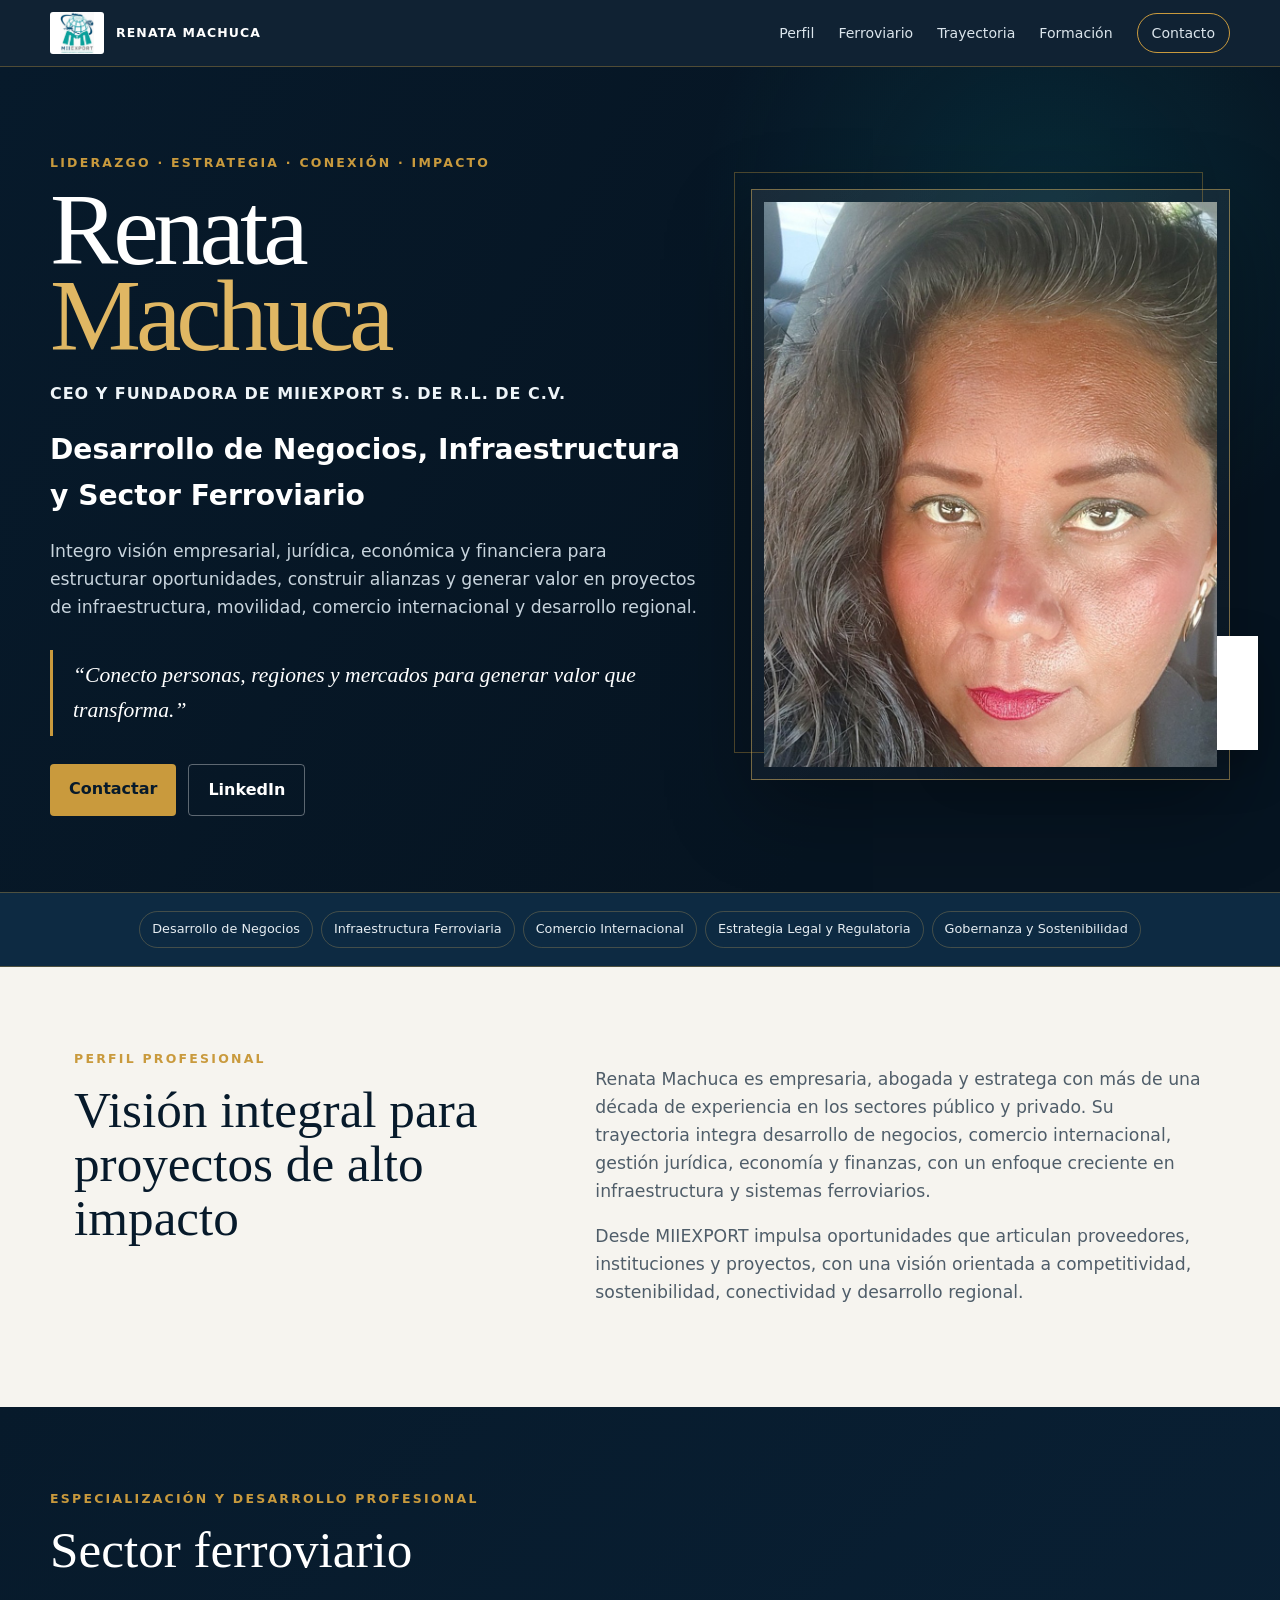
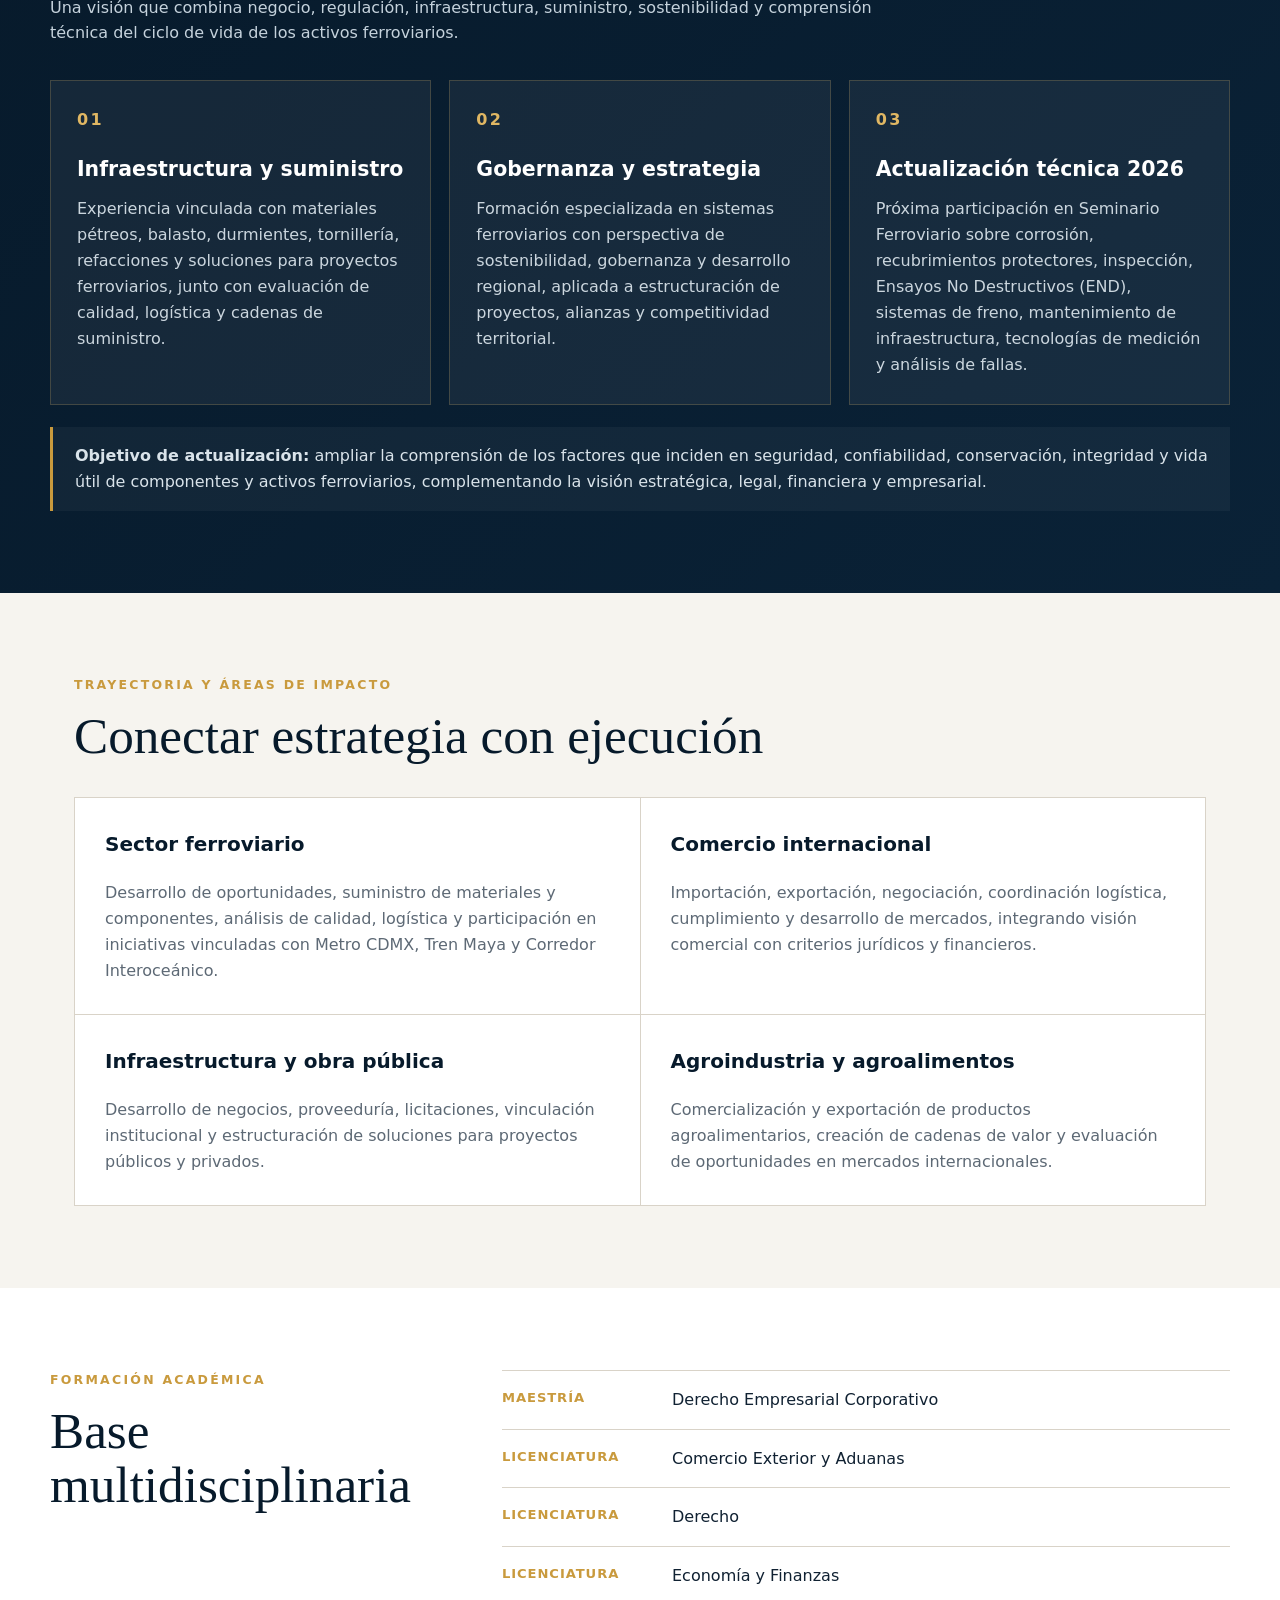
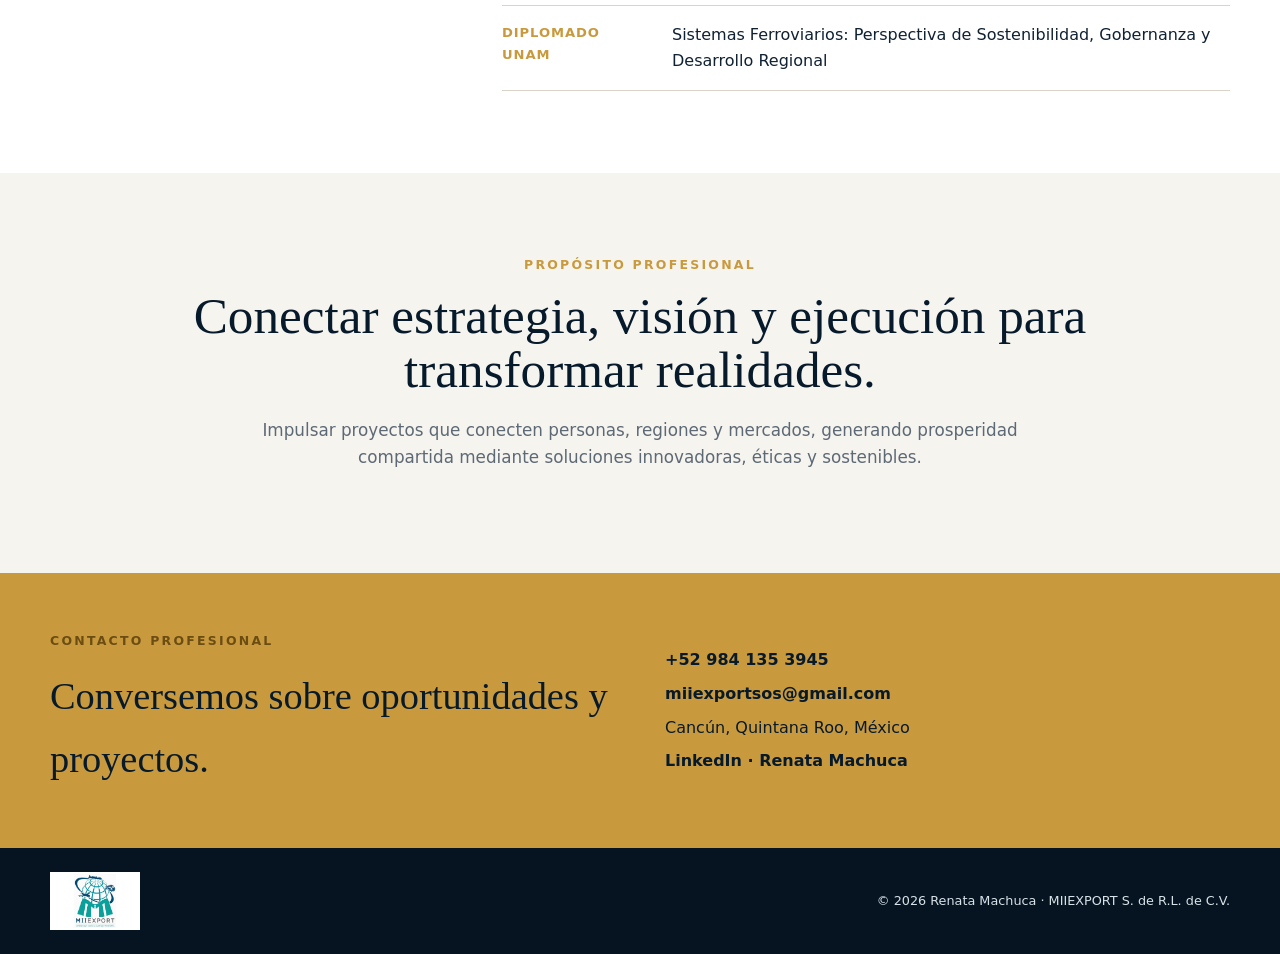
==== index.html @ 1513eb18 "Add files via upload" ====
<!doctype html>
<html lang="es-MX">
<head>
  <meta charset="utf-8">
  <meta name="viewport" content="width=device-width, initial-scale=1">
  <title>Renata Machuca | Desarrollo de Negocios, Infraestructura y Sector Ferroviario</title>
  <meta name="description" content="Perfil profesional de Renata Machuca, CEO y fundadora de MIIEXPORT. Desarrollo de negocios, infraestructura y sector ferroviario, comercio internacional, estrategia jurídica y proyectos de alto impacto.">
  <meta name="robots" content="index,follow,max-image-preview:large">
  <meta name="theme-color" content="#071a2b">
  <meta name="author" content="Renata Machuca">
  <meta name="keywords" content="Renata Machuca, MIIEXPORT, sector ferroviario, infraestructura ferroviaria, desarrollo de negocios, comercio internacional, comercio exterior, sistemas ferroviarios, México">
  <meta property="og:type" content="profile">
  <meta property="og:locale" content="es_MX">
  <meta property="og:title" content="Renata Machuca | Infraestructura y Sector Ferroviario">
  <meta property="og:description" content="CEO y fundadora de MIIEXPORT. Desarrollo de negocios, infraestructura ferroviaria, comercio internacional y estrategia.">
  <meta property="og:image" content="assets/og-renata-machuca.jpg">
  <meta property="og:image:width" content="1200">
  <meta property="og:image:height" content="630">
  <meta name="twitter:card" content="summary_large_image">
  <meta name="twitter:title" content="Renata Machuca | Perfil Profesional">
  <meta name="twitter:description" content="Desarrollo de negocios, infraestructura y sector ferroviario, comercio internacional y estrategia.">
  <meta name="twitter:image" content="assets/og-renata-machuca.jpg">
  <link rel="icon" type="image/png" href="assets/favicon.png">
  <link rel="stylesheet" href="styles.css">
  <script type="application/ld+json">
  {
    "@context": "https://schema.org",
    "@type": "ProfilePage",
    "dateCreated": "2026-09-03",
    "dateModified": "2026-09-03",
    "mainEntity": {
      "@type": "Person",
      "name": "Renata Machuca",
      "jobTitle": "CEO y Fundadora de MIIEXPORT; Líder en Desarrollo de Negocios, Infraestructura y Sector Ferroviario",
      "description": "Profesional multidisciplinaria enfocada en desarrollo de negocios, infraestructura y sector ferroviario, comercio internacional, estrategia jurídica, financiera y regulatoria.",
      "image": [
        "assets/renata-machuca-1x1.jpg",
        "assets/renata-machuca.jpg",
        "assets/renata-machuca-16x9.jpg"
      ],
      "email": "mailto:miiexportsos@gmail.com",
      "telephone": "+52 984 135 3945",
      "homeLocation": {
        "@type": "Place",
        "name": "Cancún, Quintana Roo, México"
      },
      "worksFor": {
        "@type": "Organization",
        "name": "MIIEXPORT S. de R.L. de C.V.",
        "logo": "assets/miiexport-logo-original.jpg",
        "email": "mailto:miiexportsos@gmail.com"
      },
      "sameAs": [
        "https://www.linkedin.com/in/renata-machuca-8b8191423"
      ],
      "knowsAbout": [
        "Desarrollo de negocios",
        "Infraestructura ferroviaria",
        "Sistemas ferroviarios",
        "Comercio internacional",
        "Comercio exterior y aduanas",
        "Derecho empresarial corporativo",
        "Economía y finanzas",
        "Gobernanza y sostenibilidad ferroviaria",
        "Cadenas de suministro",
        "Licitaciones y vinculación institucional"
      ]
    }
  }
  </script>
</head>
<body>
  <header class="site-header">
    <a class="brand" href="#inicio" aria-label="Inicio Renata Machuca">
      <img src="assets/miiexport-logo-original.jpg" alt="Logotipo original de MIIEXPORT">
      <span>RENATA MACHUCA</span>
    </a>
    <nav aria-label="Navegación principal">
      <a href="#perfil">Perfil</a>
      <a href="#ferroviario">Ferroviario</a>
      <a href="#trayectoria">Trayectoria</a>
      <a href="#formacion">Formación</a>
      <a class="nav-cta" href="#contacto">Contacto</a>
    </nav>
  </header>

  <main>
    <section class="hero" id="inicio">
      <div class="hero-copy">
        <p class="eyebrow">LIDERAZGO · ESTRATEGIA · CONEXIÓN · IMPACTO</p>
        <h1>Renata <span>Machuca</span></h1>
        <p class="hero-title">CEO y Fundadora de MIIEXPORT S. de R.L. de C.V.</p>
        <h2>Desarrollo de Negocios, Infraestructura y Sector Ferroviario</h2>
        <p class="hero-text">Integro visión empresarial, jurídica, económica y financiera para estructurar oportunidades, construir alianzas y generar valor en proyectos de infraestructura, movilidad, comercio internacional y desarrollo regional.</p>
        <blockquote>“Conecto personas, regiones y mercados para generar valor que transforma.”</blockquote>
        <div class="actions">
          <a class="btn primary" href="mailto:miiexportsos@gmail.com">Contactar</a>
          <a class="btn secondary" href="https://www.linkedin.com/in/renata-machuca-8b8191423" target="_blank" rel="noopener">LinkedIn</a>
        </div>
      </div>
      <div class="hero-visual">
        <div class="portrait-frame">
          <img src="assets/renata-machuca.jpg" alt="Retrato profesional de Renata Machuca" width="960" height="1200">
        </div>
        <div class="identity-card">
          <strong>MIIEXPORT</strong>
          <span>Comercio que conecta, valor que transforma.</span>
        </div>
      </div>
    </section>

    <section class="positioning-strip" aria-label="Áreas de posicionamiento">
      <span>Desarrollo de Negocios</span>
      <span>Infraestructura Ferroviaria</span>
      <span>Comercio Internacional</span>
      <span>Estrategia Legal y Regulatoria</span>
      <span>Gobernanza y Sostenibilidad</span>
    </section>

    <section class="section grid-2" id="perfil">
      <div>
        <p class="section-kicker">PERFIL PROFESIONAL</p>
        <h2>Visión integral para proyectos de alto impacto</h2>
      </div>
      <div class="prose">
        <p>Renata Machuca es empresaria, abogada y estratega con más de una década de experiencia en los sectores público y privado. Su trayectoria integra desarrollo de negocios, comercio internacional, gestión jurídica, economía y finanzas, con un enfoque creciente en infraestructura y sistemas ferroviarios.</p>
        <p>Desde MIIEXPORT impulsa oportunidades que articulan proveedores, instituciones y proyectos, con una visión orientada a competitividad, sostenibilidad, conectividad y desarrollo regional.</p>
      </div>
    </section>

    <section class="section railway" id="ferroviario">
      <div class="railway-heading">
        <p class="section-kicker">ESPECIALIZACIÓN Y DESARROLLO PROFESIONAL</p>
        <h2>Sector ferroviario</h2>
        <p>Una visión que combina negocio, regulación, infraestructura, suministro, sostenibilidad y comprensión técnica del ciclo de vida de los activos ferroviarios.</p>
      </div>
      <div class="cards three">
        <article class="card">
          <span class="card-num">01</span>
          <h3>Infraestructura y suministro</h3>
          <p>Experiencia vinculada con materiales pétreos, balasto, durmientes, tornillería, refacciones y soluciones para proyectos ferroviarios, junto con evaluación de calidad, logística y cadenas de suministro.</p>
        </article>
        <article class="card">
          <span class="card-num">02</span>
          <h3>Gobernanza y estrategia</h3>
          <p>Formación especializada en sistemas ferroviarios con perspectiva de sostenibilidad, gobernanza y desarrollo regional, aplicada a estructuración de proyectos, alianzas y competitividad territorial.</p>
        </article>
        <article class="card">
          <span class="card-num">03</span>
          <h3>Actualización técnica 2026</h3>
          <p>Próxima participación en Seminario Ferroviario sobre corrosión, recubrimientos protectores, inspección, Ensayos No Destructivos (END), sistemas de freno, mantenimiento de infraestructura, tecnologías de medición y análisis de fallas.</p>
        </article>
      </div>
      <div class="railway-note">
        <strong>Objetivo de actualización:</strong> ampliar la comprensión de los factores que inciden en seguridad, confiabilidad, conservación, integridad y vida útil de componentes y activos ferroviarios, complementando la visión estratégica, legal, financiera y empresarial.
      </div>
    </section>

    <section class="section" id="trayectoria">
      <p class="section-kicker">TRAYECTORIA Y ÁREAS DE IMPACTO</p>
      <h2>Conectar estrategia con ejecución</h2>
      <div class="impact-grid">
        <article>
          <h3>Sector ferroviario</h3>
          <p>Desarrollo de oportunidades, suministro de materiales y componentes, análisis de calidad, logística y participación en iniciativas vinculadas con Metro CDMX, Tren Maya y Corredor Interoceánico.</p>
        </article>
        <article>
          <h3>Comercio internacional</h3>
          <p>Importación, exportación, negociación, coordinación logística, cumplimiento y desarrollo de mercados, integrando visión comercial con criterios jurídicos y financieros.</p>
        </article>
        <article>
          <h3>Infraestructura y obra pública</h3>
          <p>Desarrollo de negocios, proveeduría, licitaciones, vinculación institucional y estructuración de soluciones para proyectos públicos y privados.</p>
        </article>
        <article>
          <h3>Agroindustria y agroalimentos</h3>
          <p>Comercialización y exportación de productos agroalimentarios, creación de cadenas de valor y evaluación de oportunidades en mercados internacionales.</p>
        </article>
      </div>
    </section>

    <section class="section education" id="formacion">
      <div>
        <p class="section-kicker">FORMACIÓN ACADÉMICA</p>
        <h2>Base multidisciplinaria</h2>
      </div>
      <div class="education-list">
        <div><strong>Maestría</strong><span>Derecho Empresarial Corporativo</span></div>
        <div><strong>Licenciatura</strong><span>Comercio Exterior y Aduanas</span></div>
        <div><strong>Licenciatura</strong><span>Derecho</span></div>
        <div><strong>Licenciatura</strong><span>Economía y Finanzas</span></div>
        <div><strong>Diplomado UNAM</strong><span>Sistemas Ferroviarios: Perspectiva de Sostenibilidad, Gobernanza y Desarrollo Regional</span></div>
      </div>
    </section>

    <section class="section signature">
      <p class="section-kicker">PROPÓSITO PROFESIONAL</p>
      <h2>Conectar estrategia, visión y ejecución para transformar realidades.</h2>
      <p>Impulsar proyectos que conecten personas, regiones y mercados, generando prosperidad compartida mediante soluciones innovadoras, éticas y sostenibles.</p>
    </section>

    <section class="contact" id="contacto">
      <div>
        <p class="section-kicker">CONTACTO PROFESIONAL</p>
        <h2>Conversemos sobre oportunidades y proyectos.</h2>
      </div>
      <div class="contact-links">
        <a href="tel:+529841353945">+52 984 135 3945</a>
        <a href="mailto:miiexportsos@gmail.com">miiexportsos@gmail.com</a>
        <span>Cancún, Quintana Roo, México</span>
        <a href="https://www.linkedin.com/in/renata-machuca-8b8191423" target="_blank" rel="noopener">LinkedIn · Renata Machuca</a>
      </div>
    </section>
  </main>

  <footer>
    <img src="assets/miiexport-logo-original.jpg" alt="MIIEXPORT S. de R.L. de C.V.">
    <p>© 2026 Renata Machuca · MIIEXPORT S. de R.L. de C.V.</p>
  </footer>
</body>
</html>
---- styles.css ----
:root{
  --navy:#071a2b;--navy2:#0b263d;--gold:#c99a3d;--gold2:#e0b763;--teal:#0c9aa5;
  --ink:#102132;--muted:#5d6975;--paper:#f6f4ef;--white:#fff;--line:#d9d3c8;
  --max:1180px;
}
*{box-sizing:border-box}html{scroll-behavior:smooth}body{margin:0;font-family:Inter,ui-sans-serif,system-ui,-apple-system,"Segoe UI",Arial,sans-serif;color:var(--ink);background:var(--paper);line-height:1.62}a{color:inherit}.site-header{position:sticky;top:0;z-index:20;background:rgba(7,26,43,.96);backdrop-filter:blur(12px);display:flex;align-items:center;justify-content:space-between;padding:12px max(24px,calc((100vw - var(--max))/2));border-bottom:1px solid rgba(201,154,61,.35)}.brand{display:flex;align-items:center;gap:12px;text-decoration:none;color:#fff;font-weight:750;letter-spacing:.09em;font-size:.78rem}.brand img{width:54px;height:42px;object-fit:contain;background:#fff;border-radius:3px}.site-header nav{display:flex;gap:24px;align-items:center}.site-header nav a{color:#dbe5ec;text-decoration:none;font-size:.88rem}.site-header nav a:hover{color:var(--gold2)}.nav-cta{border:1px solid var(--gold);padding:8px 14px;border-radius:999px}.hero{background:radial-gradient(circle at 82% 18%,rgba(12,154,165,.15),transparent 28%),linear-gradient(120deg,var(--navy),#061421 72%);color:#fff;display:grid;grid-template-columns:1.15fr .85fr;gap:54px;padding:86px max(24px,calc((100vw - var(--max))/2)) 76px;min-height:710px;align-items:center;overflow:hidden}.eyebrow,.section-kicker{font-size:.78rem;font-weight:800;letter-spacing:.18em;color:var(--gold);margin:0 0 14px}.hero h1{font-family:Georgia,"Times New Roman",serif;font-size:clamp(4rem,8vw,7.4rem);line-height:.84;margin:0 0 22px;font-weight:400;letter-spacing:-.05em}.hero h1 span{display:block;color:var(--gold2)}.hero-title{font-weight:750;color:#eef4f8;letter-spacing:.06em;text-transform:uppercase}.hero h2{font-size:clamp(1.45rem,2.2vw,2.15rem);max-width:740px;margin:20px 0}.hero-text{max-width:720px;color:#c8d4dd;font-size:1.08rem}.hero blockquote{margin:28px 0;border-left:3px solid var(--gold);padding:8px 0 8px 20px;color:#fff;font-family:Georgia,serif;font-size:1.35rem;font-style:italic}.actions{display:flex;gap:12px;margin-top:26px}.btn{display:inline-block;text-decoration:none;padding:12px 19px;border-radius:4px;font-weight:750}.primary{background:var(--gold);color:var(--navy)}.secondary{border:1px solid rgba(255,255,255,.35);color:#fff}.hero-visual{position:relative}.portrait-frame{position:relative;border:1px solid rgba(224,183,99,.5);padding:12px;background:linear-gradient(145deg,rgba(255,255,255,.08),rgba(255,255,255,.01));box-shadow:0 30px 80px rgba(0,0,0,.3)}.portrait-frame:before{content:"";position:absolute;inset:-18px 26px 26px -18px;border:1px solid rgba(201,154,61,.35);z-index:0}.portrait-frame img{display:block;width:100%;height:auto;position:relative;z-index:1}.identity-card{position:absolute;right:-28px;bottom:30px;background:#fff;color:var(--navy);padding:16px 20px;border-left:5px solid var(--gold);box-shadow:0 18px 45px rgba(0,0,0,.25);max-width:300px}.identity-card strong{display:block;font-size:1.2rem;letter-spacing:.08em}.identity-card span{font-size:.82rem;color:#52606d}.positioning-strip{display:flex;flex-wrap:wrap;justify-content:center;gap:8px;background:#0d2a42;padding:18px 24px;border-top:1px solid rgba(201,154,61,.35);border-bottom:1px solid rgba(201,154,61,.35)}.positioning-strip span{color:#e6edf2;border:1px solid rgba(224,183,99,.26);border-radius:999px;padding:7px 12px;font-size:.8rem}.section{max-width:var(--max);margin:auto;padding:82px 24px}.grid-2{display:grid;grid-template-columns:.85fr 1.15fr;gap:70px;align-items:start}.section h2{font-family:Georgia,serif;font-size:clamp(2.25rem,4vw,4rem);line-height:1.05;margin:0 0 18px;color:var(--navy);font-weight:400}.prose{font-size:1.08rem;color:#4f5d69}.railway{max-width:none;background:linear-gradient(135deg,#071a2b,#0a2237);color:#fff;padding-left:max(24px,calc((100vw - var(--max))/2));padding-right:max(24px,calc((100vw - var(--max))/2))}.railway h2{color:#fff}.railway-heading{max-width:840px}.railway-heading>p:last-child{color:#c5d2dc}.cards{display:grid;gap:18px;margin-top:34px}.cards.three{grid-template-columns:repeat(3,1fr)}.card{padding:26px;background:rgba(255,255,255,.055);border:1px solid rgba(224,183,99,.22);min-height:270px}.card-num{color:var(--gold2);font-weight:850;letter-spacing:.15em}.card h3{font-size:1.28rem;margin:20px 0 10px}.card p{color:#cbd6de;margin:0}.railway-note{margin-top:22px;border-left:3px solid var(--gold);padding:16px 22px;background:rgba(255,255,255,.04);color:#d9e3ea}.impact-grid{display:grid;grid-template-columns:repeat(2,1fr);gap:1px;background:var(--line);border:1px solid var(--line);margin-top:34px}.impact-grid article{background:#fff;padding:30px}.impact-grid h3{margin-top:0;color:var(--navy);font-size:1.25rem}.impact-grid p{color:var(--muted);margin-bottom:0}.education{display:grid;grid-template-columns:.7fr 1.3fr;gap:60px;background:#fff;max-width:none;padding-left:max(24px,calc((100vw - var(--max))/2));padding-right:max(24px,calc((100vw - var(--max))/2))}.education-list{display:grid;gap:0;border-top:1px solid var(--line)}.education-list div{display:grid;grid-template-columns:150px 1fr;gap:20px;border-bottom:1px solid var(--line);padding:16px 0}.education-list strong{color:var(--gold);font-size:.82rem;text-transform:uppercase;letter-spacing:.07em}.signature{text-align:center}.signature h2{max-width:900px;margin-left:auto;margin-right:auto}.signature>p:last-child{max-width:780px;margin:20px auto;color:var(--muted);font-size:1.05rem}.contact{background:var(--gold);color:var(--navy);padding:58px max(24px,calc((100vw - var(--max))/2));display:grid;grid-template-columns:1fr 1fr;gap:50px}.contact .section-kicker{color:#6b4d14}.contact h2{font-family:Georgia,serif;font-weight:400;font-size:2.4rem;margin:0}.contact-links{display:grid;gap:8px;align-content:center}.contact-links a{text-decoration:none;font-weight:700}.contact-links a:hover{text-decoration:underline}footer{background:#061421;color:#d7e1e8;padding:24px max(24px,calc((100vw - var(--max))/2));display:flex;align-items:center;justify-content:space-between;font-size:.8rem}footer img{height:58px;width:90px;object-fit:contain;background:#fff;padding:2px}
@media(max-width:900px){.site-header nav a:not(.nav-cta){display:none}.hero{grid-template-columns:1fr;padding-top:58px}.hero-visual{max-width:520px}.grid-2,.education,.contact{grid-template-columns:1fr;gap:30px}.cards.three{grid-template-columns:1fr}.impact-grid{grid-template-columns:1fr}.hero h1{font-size:4.7rem}.identity-card{right:8px}.education-list div{grid-template-columns:1fr;gap:4px}}
@media(max-width:520px){.hero{padding-left:18px;padding-right:18px}.hero h1{font-size:3.65rem}.hero h2{font-size:1.35rem}.actions{flex-direction:column}.btn{text-align:center}.section{padding:58px 18px}.site-header{padding-left:14px;padding-right:14px}.brand span{display:none}.contact{padding:44px 18px}.positioning-strip{justify-content:flex-start}.education-list div{padding:14px 0}footer{flex-direction:column;gap:12px;text-align:center}}
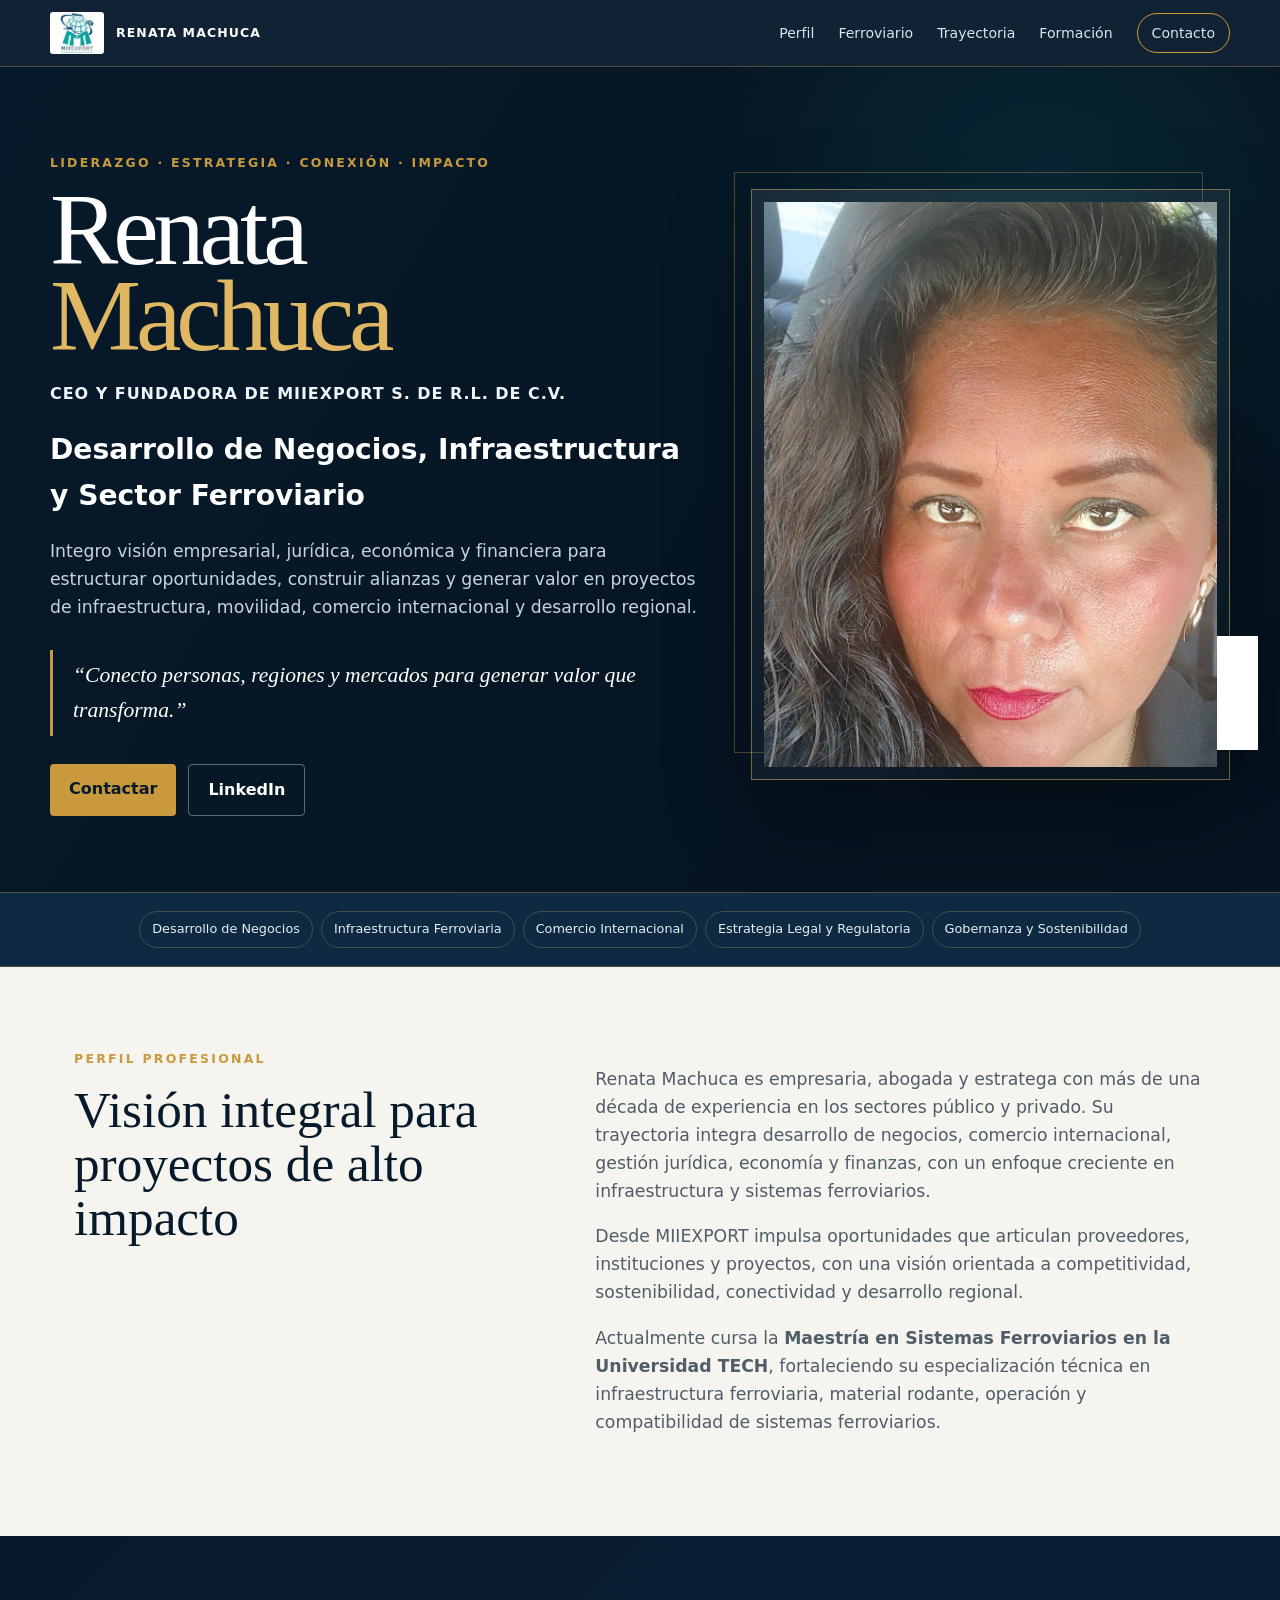
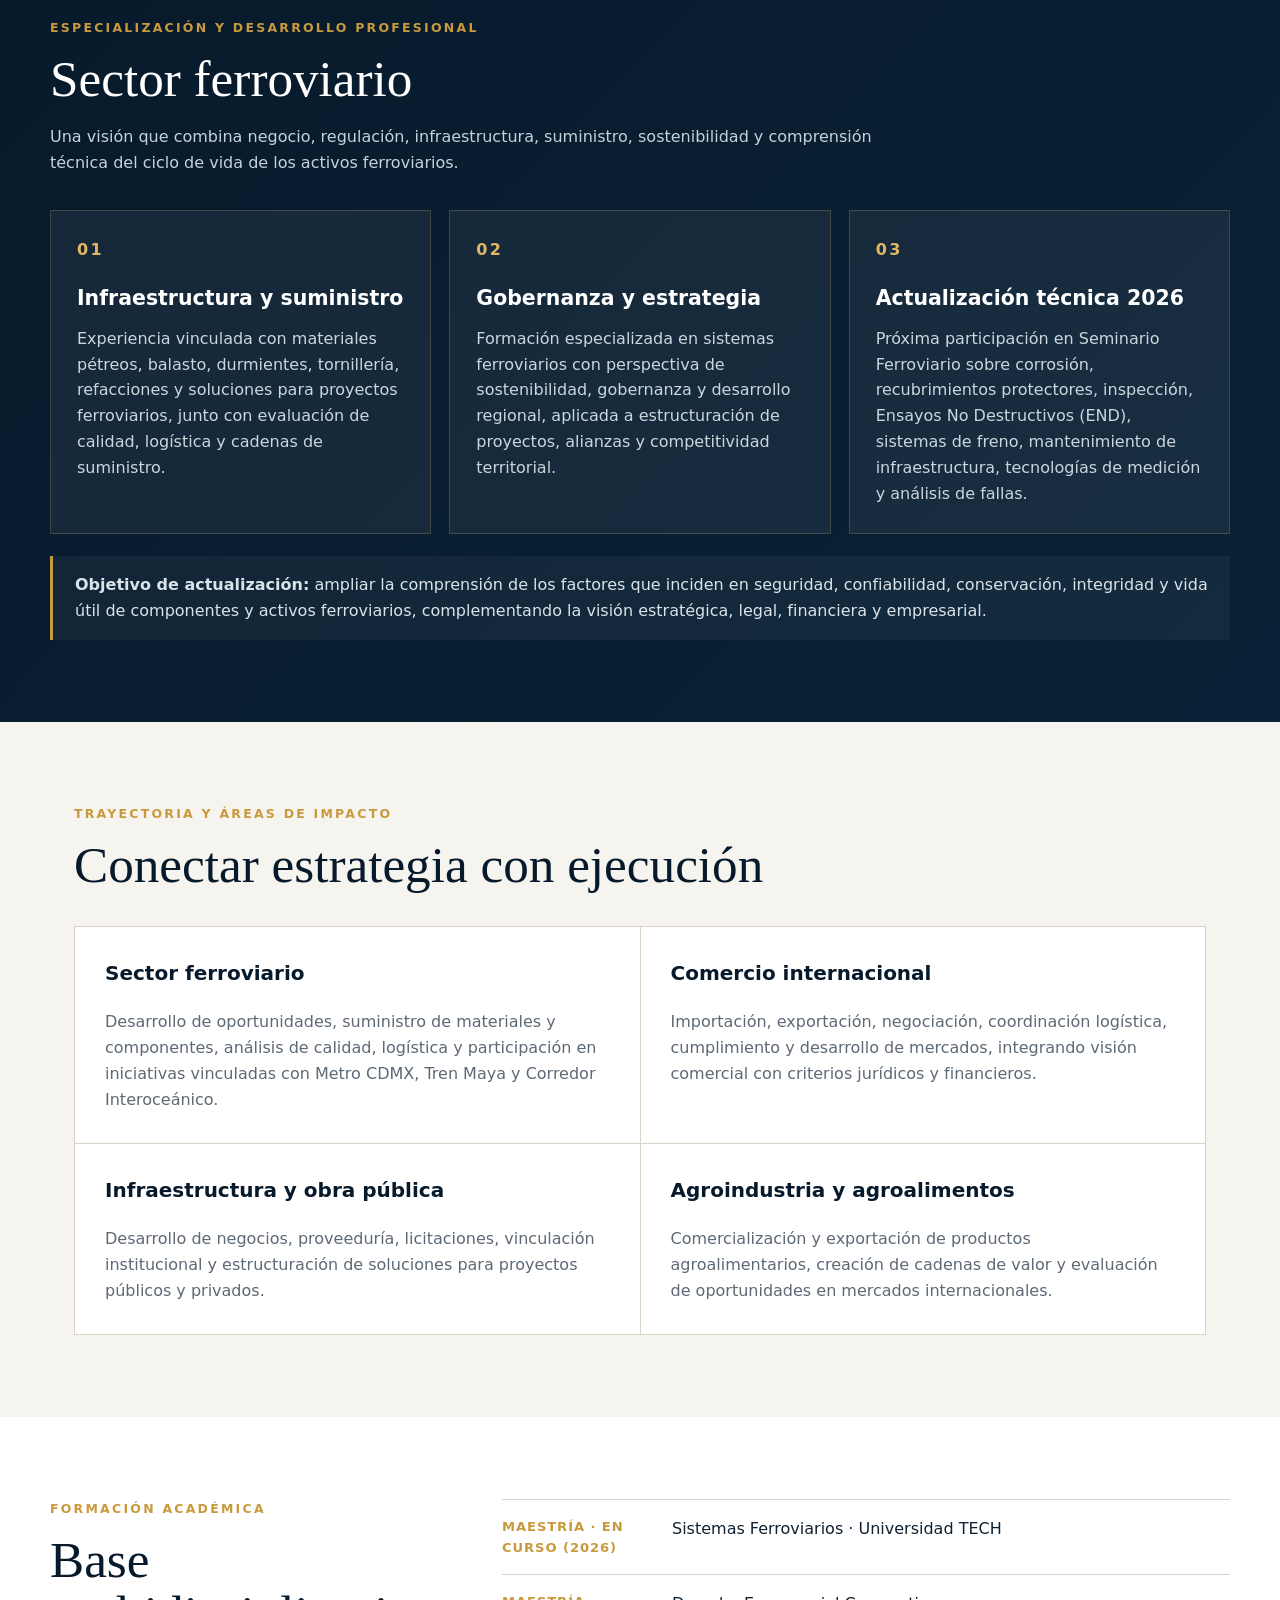
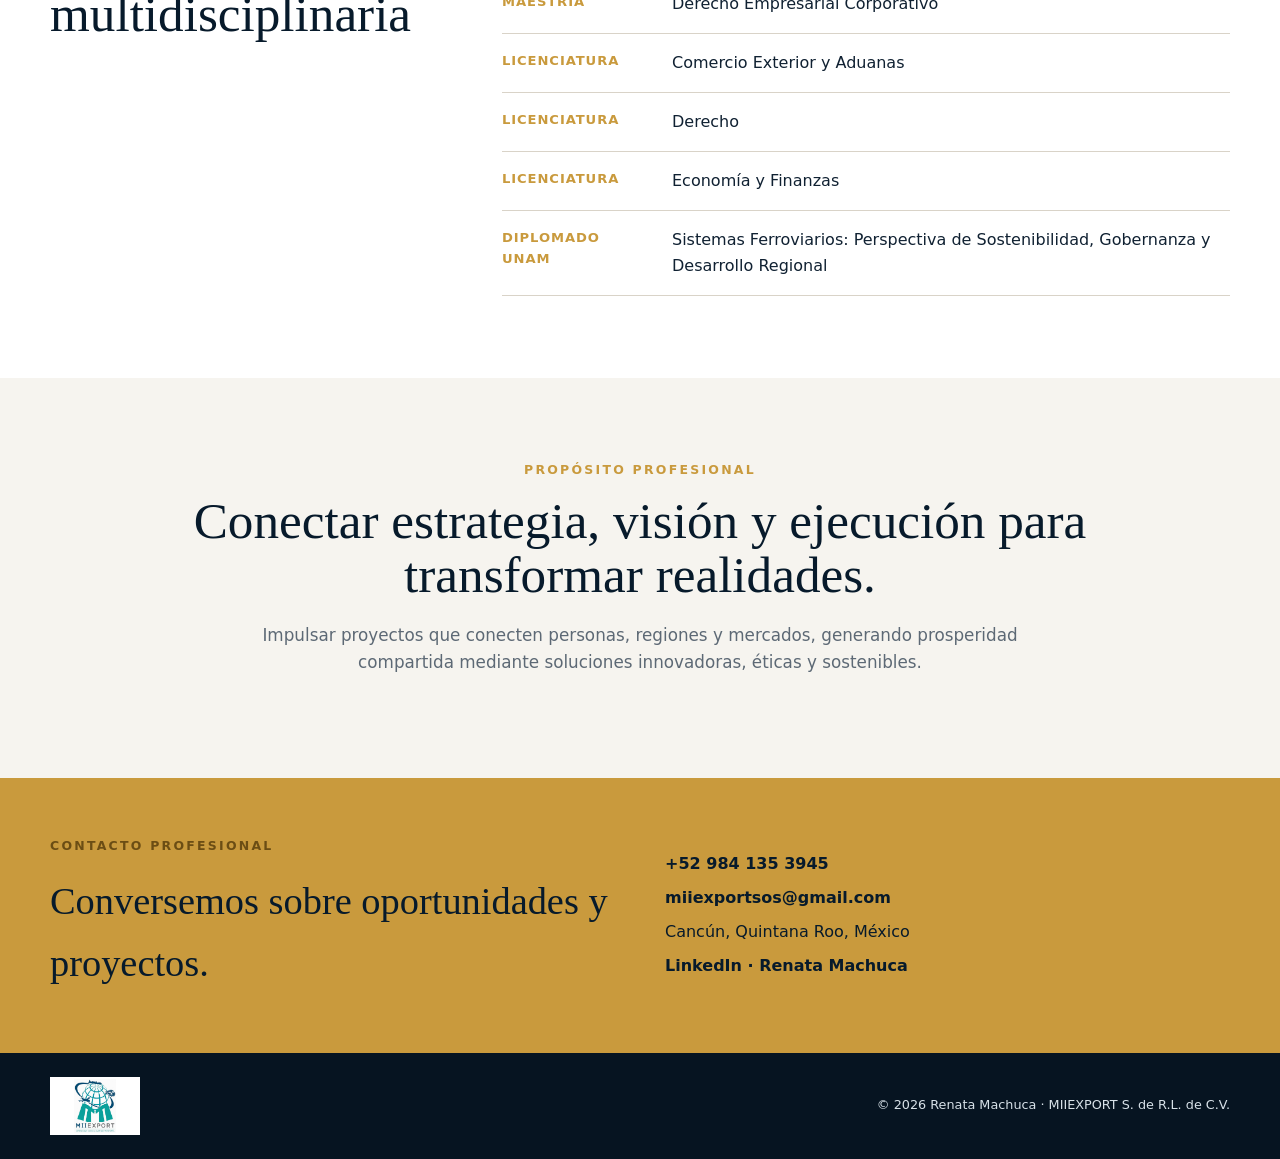
==== commit 6580dc82: "Add files via upload" ====
--- a/index.html
+++ b/index.html
@@ -1,25 +1,35 @@
 <!doctype html>
 <html lang="es-MX">
 <head>
+  <!-- Google tag (gtag.js) -->
+  <script async src="https://www.googletagmanager.com/gtag/js?id=G-V9WZ354HZZ"></script>
+  <script>
+    window.dataLayer = window.dataLayer || [];
+    function gtag(){dataLayer.push(arguments);}
+    gtag('js', new Date());
+    gtag('config', 'G-V9WZ354HZZ');
+  </script>
   <meta charset="utf-8">
   <meta name="viewport" content="width=device-width, initial-scale=1">
   <title>Renata Machuca | Desarrollo de Negocios, Infraestructura y Sector Ferroviario</title>
-  <meta name="description" content="Perfil profesional de Renata Machuca, CEO y fundadora de MIIEXPORT. Desarrollo de negocios, infraestructura y sector ferroviario, comercio internacional, estrategia jurídica y proyectos de alto impacto.">
+  <meta name="description" content="Perfil profesional de Renata Machuca, CEO y fundadora de MIIEXPORT. Maestría en Sistemas Ferroviarios en curso en la Universidad TECH. Desarrollo de negocios, infraestructura ferroviaria y comercio internacional.">
   <meta name="robots" content="index,follow,max-image-preview:large">
   <meta name="theme-color" content="#071a2b">
+  <link rel="canonical" href="https://renatamachuca-miiexport.github.io/">
   <meta name="author" content="Renata Machuca">
-  <meta name="keywords" content="Renata Machuca, MIIEXPORT, sector ferroviario, infraestructura ferroviaria, desarrollo de negocios, comercio internacional, comercio exterior, sistemas ferroviarios, México">
+  <meta name="keywords" content="Renata Machuca, MIIEXPORT, sector ferroviario, infraestructura ferroviaria, desarrollo de negocios, comercio internacional, comercio exterior, maestría en sistemas ferroviarios, Universidad TECH, sistemas ferroviarios, México">
   <meta property="og:type" content="profile">
   <meta property="og:locale" content="es_MX">
+  <meta property="og:url" content="https://renatamachuca-miiexport.github.io/">
   <meta property="og:title" content="Renata Machuca | Infraestructura y Sector Ferroviario">
   <meta property="og:description" content="CEO y fundadora de MIIEXPORT. Desarrollo de negocios, infraestructura ferroviaria, comercio internacional y estrategia.">
-  <meta property="og:image" content="assets/og-renata-machuca.jpg">
+  <meta property="og:image" content="https://renatamachuca-miiexport.github.io/assets/og-renata-machuca.jpg">
   <meta property="og:image:width" content="1200">
   <meta property="og:image:height" content="630">
   <meta name="twitter:card" content="summary_large_image">
   <meta name="twitter:title" content="Renata Machuca | Perfil Profesional">
   <meta name="twitter:description" content="Desarrollo de negocios, infraestructura y sector ferroviario, comercio internacional y estrategia.">
-  <meta name="twitter:image" content="assets/og-renata-machuca.jpg">
+  <meta name="twitter:image" content="https://renatamachuca-miiexport.github.io/assets/og-renata-machuca.jpg">
   <link rel="icon" type="image/png" href="assets/favicon.png">
   <link rel="stylesheet" href="styles.css">
   <script type="application/ld+json">
@@ -27,16 +37,18 @@
     "@context": "https://schema.org",
     "@type": "ProfilePage",
     "dateCreated": "2026-09-03",
-    "dateModified": "2026-09-03",
+    "dateModified": "2026-10-13",
+    "url": "https://renatamachuca-miiexport.github.io/",
     "mainEntity": {
       "@type": "Person",
       "name": "Renata Machuca",
       "jobTitle": "CEO y Fundadora de MIIEXPORT; Líder en Desarrollo de Negocios, Infraestructura y Sector Ferroviario",
       "description": "Profesional multidisciplinaria enfocada en desarrollo de negocios, infraestructura y sector ferroviario, comercio internacional, estrategia jurídica, financiera y regulatoria.",
+      "url": "https://renatamachuca-miiexport.github.io/",
       "image": [
-        "assets/renata-machuca-1x1.jpg",
-        "assets/renata-machuca.jpg",
-        "assets/renata-machuca-16x9.jpg"
+        "https://renatamachuca-miiexport.github.io/assets/renata-machuca-1x1.jpg",
+        "https://renatamachuca-miiexport.github.io/assets/renata-machuca.jpg",
+        "https://renatamachuca-miiexport.github.io/assets/renata-machuca-16x9.jpg"
       ],
       "email": "mailto:miiexportsos@gmail.com",
       "telephone": "+52 984 135 3945",
@@ -47,7 +59,7 @@
       "worksFor": {
         "@type": "Organization",
         "name": "MIIEXPORT S. de R.L. de C.V.",
-        "logo": "assets/miiexport-logo-original.jpg",
+        "logo": "https://renatamachuca-miiexport.github.io/assets/miiexport-logo-original.jpg",
         "email": "mailto:miiexportsos@gmail.com"
       },
       "sameAs": [
@@ -125,6 +137,7 @@
       <div class="prose">
         <p>Renata Machuca es empresaria, abogada y estratega con más de una década de experiencia en los sectores público y privado. Su trayectoria integra desarrollo de negocios, comercio internacional, gestión jurídica, economía y finanzas, con un enfoque creciente en infraestructura y sistemas ferroviarios.</p>
         <p>Desde MIIEXPORT impulsa oportunidades que articulan proveedores, instituciones y proyectos, con una visión orientada a competitividad, sostenibilidad, conectividad y desarrollo regional.</p>
+        <p>Actualmente cursa la <strong>Maestría en Sistemas Ferroviarios en la Universidad TECH</strong>, fortaleciendo su especialización técnica en infraestructura ferroviaria, material rodante, operación y compatibilidad de sistemas ferroviarios.</p>
       </div>
     </section>
 
@@ -185,6 +198,7 @@
         <h2>Base multidisciplinaria</h2>
       </div>
       <div class="education-list">
+        <div><strong>Maestría · En curso (2026)</strong><span>Sistemas Ferroviarios · Universidad TECH</span></div>
         <div><strong>Maestría</strong><span>Derecho Empresarial Corporativo</span></div>
         <div><strong>Licenciatura</strong><span>Comercio Exterior y Aduanas</span></div>
         <div><strong>Licenciatura</strong><span>Derecho</span></div>
